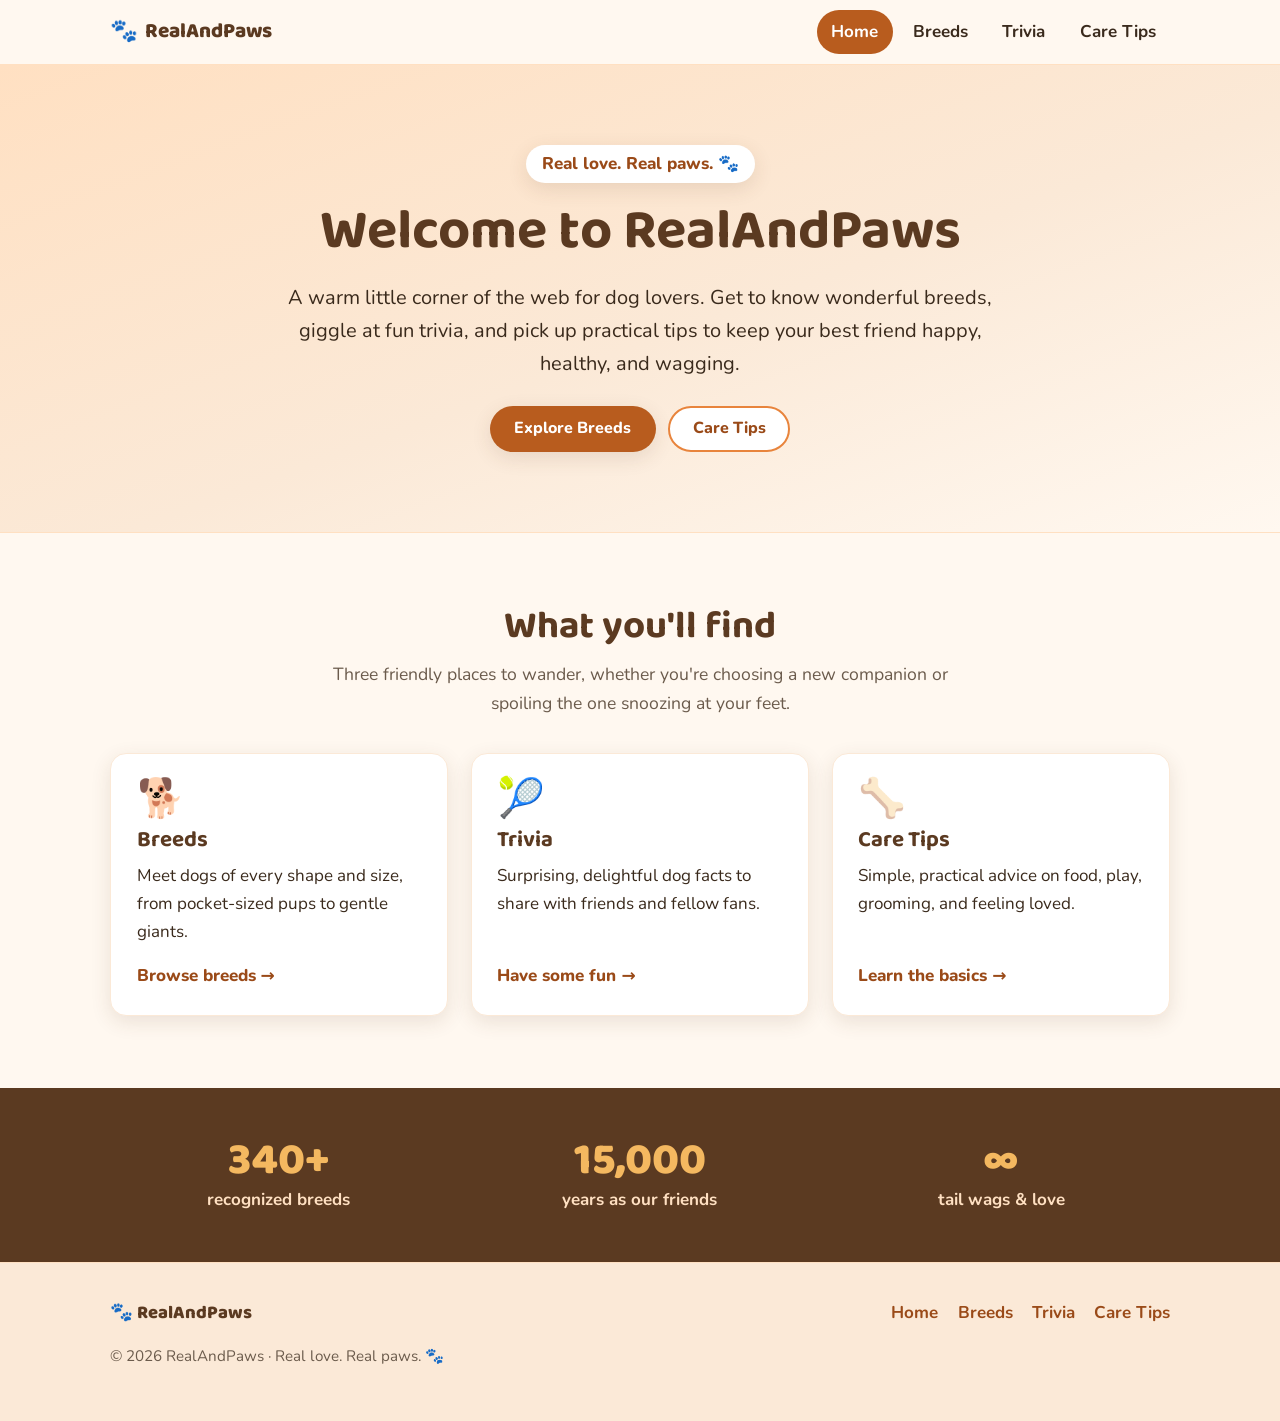
==== index.html @ 3cedfcc7 "Initial commit: RealAndPaws static dog website Four-page static site (home, breeds, trivia, care) wi" ====
<!DOCTYPE html>
<html lang="en">
<head>
  <meta charset="UTF-8">
  <meta name="viewport" content="width=device-width, initial-scale=1">
  <meta name="description" content="RealAndPaws — a warm, friendly place to discover dog breeds, fun trivia, and practical care tips. Real love. Real paws.">
  <link rel="icon" type="image/svg+xml" href="favicon.svg">
  <link rel="preconnect" href="https://fonts.googleapis.com">
  <link rel="preconnect" href="https://fonts.gstatic.com" crossorigin>
  <link href="https://fonts.googleapis.com/css2?family=Baloo+2:wght@500;600;700;800&family=Nunito:ital,wght@0,400;0,600;0,700;0,800;1,400&display=swap" rel="stylesheet">
  <link rel="stylesheet" href="styles.css">
  <title>RealAndPaws — Real love. Real paws. 🐾</title>
</head>
<body>
  <header class="site-header">
    <div class="container header-inner">
      <a class="brand" href="index.html">
        <span class="paw" aria-hidden="true">🐾</span>
        <span>RealAndPaws</span>
      </a>
      <button class="nav-toggle" aria-label="Toggle navigation menu" aria-expanded="false" aria-controls="primary-nav">
        ☰
      </button>
      <nav class="nav" id="primary-nav" aria-label="Primary">
        <ul>
          <li><a href="index.html" class="active" aria-current="page">Home</a></li>
          <li><a href="breeds.html">Breeds</a></li>
          <li><a href="trivia.html">Trivia</a></li>
          <li><a href="care.html">Care Tips</a></li>
        </ul>
      </nav>
    </div>
  </header>

  <main>
    <section class="hero">
      <div class="container hero-inner">
        <span class="tagline">Real love. Real paws. 🐾</span>
        <h1>Welcome to RealAndPaws</h1>
        <p class="lead">A warm little corner of the web for dog lovers. Get to know wonderful breeds, giggle at fun trivia, and pick up practical tips to keep your best friend happy, healthy, and wagging.</p>
        <div class="hero-cta">
          <a class="btn btn-primary" href="breeds.html">Explore Breeds</a>
          <a class="btn btn-ghost" href="care.html">Care Tips</a>
        </div>
      </div>
    </section>

    <section class="section">
      <div class="container">
        <h2 class="section-title">What you'll find</h2>
        <p class="section-sub">Three friendly places to wander, whether you're choosing a new companion or spoiling the one snoozing at your feet.</p>
        <div class="grid">
          <a class="card" href="breeds.html">
            <span class="card-icon" aria-hidden="true">🐕</span>
            <h3>Breeds</h3>
            <p>Meet dogs of every shape and size, from pocket-sized pups to gentle giants.</p>
            <span class="card-link">Browse breeds</span>
          </a>
          <a class="card" href="trivia.html">
            <span class="card-icon" aria-hidden="true">🎾</span>
            <h3>Trivia</h3>
            <p>Surprising, delightful dog facts to share with friends and fellow fans.</p>
            <span class="card-link">Have some fun</span>
          </a>
          <a class="card" href="care.html">
            <span class="card-icon" aria-hidden="true">🦴</span>
            <h3>Care Tips</h3>
            <p>Simple, practical advice on food, play, grooming, and feeling loved.</p>
            <span class="card-link">Learn the basics</span>
          </a>
        </div>
      </div>
    </section>

    <section class="stats" aria-label="Fun facts about dogs">
      <div class="container stats-inner">
        <div class="stat">
          <span class="stat-num">340+</span>
          <span class="stat-label">recognized breeds</span>
        </div>
        <div class="stat">
          <span class="stat-num">15,000</span>
          <span class="stat-label">years as our friends</span>
        </div>
        <div class="stat">
          <span class="stat-num">∞</span>
          <span class="stat-label">tail wags &amp; love</span>
        </div>
      </div>
    </section>
  </main>

  <footer class="site-footer">
    <div class="container footer-inner">
      <span class="footer-brand">🐾 RealAndPaws</span>
      <nav class="footer-nav" aria-label="Footer">
        <ul>
          <li><a href="index.html">Home</a></li>
          <li><a href="breeds.html">Breeds</a></li>
          <li><a href="trivia.html">Trivia</a></li>
          <li><a href="care.html">Care Tips</a></li>
        </ul>
      </nav>
      <p class="footer-note">&copy; <span id="year">2026</span> RealAndPaws · Real love. Real paws. 🐾</p>
    </div>
  </footer>

  <script src="script.js" defer></script>
</body>
</html>
---- styles.css ----
/* =========================================================
   RealAndPaws — shared stylesheet
   Single source of styling truth for the whole site.
   ========================================================= */

/* ---------- Design tokens ---------- */
:root {
  /* Palette */
  --cream: #FFF8F0;
  --sand: #FBE9D7;
  --peach: #FFE0C2;
  --primary: #E8843C;       /* warm orange — decorative fills & gradients */
  --primary-deep: #B85C1E;  /* white text on orange (buttons, active nav) — AA */
  --primary-dark: #9A4A18;  /* orange text & links on light backgrounds — AA */
  --accent: #F4B860;        /* golden */
  --brown: #5B3A21;
  --text: #3A2A1C;
  --muted: #6B5B4C;         /* meets AA on cream & sand backgrounds */
  --white: #FFFFFF;

  /* Effects */
  --shadow: 0 6px 20px rgba(91, 58, 33, 0.12);
  --shadow-lift: 0 14px 32px rgba(91, 58, 33, 0.18);
  --radius: 16px;
  --radius-pill: 999px;

  /* Layout */
  --container-max: 1100px;
  --container-pad: 20px;

  /* Type */
  --font-head: "Baloo 2", system-ui, -apple-system, "Segoe UI", Roboto, sans-serif;
  --font-body: "Nunito", system-ui, -apple-system, "Segoe UI", Roboto, Helvetica, Arial, sans-serif;
}

/* ---------- Base / reset-ish ---------- */
*,
*::before,
*::after { box-sizing: border-box; }

html { scroll-behavior: smooth; }

body {
  margin: 0;
  font-family: var(--font-body);
  font-size: 1.0625rem;
  line-height: 1.65;
  color: var(--text);
  background: var(--cream);
  -webkit-font-smoothing: antialiased;
  overflow-x: hidden; /* belt-and-suspenders against horizontal overflow */
}

img { max-width: 100%; height: auto; display: block; }

h1, h2, h3, h4 {
  font-family: var(--font-head);
  font-weight: 700;
  color: var(--brown);
  line-height: 1.15;
  margin: 0 0 0.4em;
}

p { margin: 0 0 1rem; }

a { color: var(--primary-dark); text-decoration: none; }
a:hover { text-decoration: underline; }

/* Visible focus styles for accessibility */
a:focus-visible,
button:focus-visible,
.btn:focus-visible {
  outline: 3px solid var(--primary-dark);
  outline-offset: 3px;
  border-radius: 6px;
}

/* ---------- Container ---------- */
.container {
  width: 100%;
  max-width: var(--container-max);
  margin-inline: auto;
  padding-inline: var(--container-pad);
}

/* ---------- Header / Nav ---------- */
.site-header {
  position: sticky;
  top: 0;
  z-index: 100;
  background: rgba(255, 248, 240, 0.92);
  backdrop-filter: blur(8px);
  border-bottom: 1px solid var(--peach);
}

.header-inner {
  display: flex;
  align-items: center;
  justify-content: space-between;
  gap: 1rem;
  min-height: 64px;
}

.brand {
  display: inline-flex;
  align-items: center;
  gap: 0.45rem;
  font-family: var(--font-head);
  font-weight: 800;
  font-size: 1.3rem;
  color: var(--brown);
  text-decoration: none;
  white-space: nowrap;
}
.brand:hover { text-decoration: none; }
.brand .paw { font-size: 1.4rem; line-height: 1; }

/* Nav */
.nav { display: flex; align-items: center; }
.nav ul {
  list-style: none;
  display: flex;
  gap: 0.35rem;
  margin: 0;
  padding: 0;
}
.nav a {
  display: inline-block;
  padding: 0.5rem 0.9rem;
  border-radius: var(--radius-pill);
  color: var(--text);
  font-weight: 700;
  transition: background-color 0.18s ease, color 0.18s ease;
}
.nav a:hover { background: var(--peach); text-decoration: none; }
.nav a.active {
  background: var(--primary-deep);
  color: var(--white);
}

/* Hamburger */
.nav-toggle {
  display: none;
  appearance: none;
  border: 0;
  background: var(--peach);
  color: var(--brown);
  width: 44px;
  height: 44px;
  border-radius: var(--radius-pill);
  cursor: pointer;
  font-size: 1.3rem;
  line-height: 1;
  align-items: center;
  justify-content: center;
  transition: background-color 0.18s ease;
}
.nav-toggle:hover { background: var(--accent); }

/* ---------- Buttons ---------- */
.btn {
  display: inline-flex;
  align-items: center;
  justify-content: center;
  gap: 0.45rem;
  padding: 0.7rem 1.4rem;
  border-radius: var(--radius-pill);
  font-family: var(--font-body);
  font-weight: 800;
  font-size: 1rem;
  line-height: 1.2;
  cursor: pointer;
  border: 2px solid transparent;
  transition: transform 0.15s ease, box-shadow 0.18s ease,
              background-color 0.18s ease, color 0.18s ease;
  text-decoration: none;
}
.btn:hover { text-decoration: none; transform: translateY(-2px); }

.btn-primary {
  background: var(--primary-deep);
  color: var(--white);
  box-shadow: var(--shadow);
}
.btn-primary:hover { background: var(--primary-dark); box-shadow: var(--shadow-lift); }

.btn-ghost {
  background: var(--white);
  color: var(--primary-dark);
  border-color: var(--primary);
}
.btn-ghost:hover { background: var(--peach); }

/* ---------- Hero ---------- */
.hero {
  background: linear-gradient(160deg, var(--peach) 0%, var(--sand) 55%, var(--cream) 100%);
  border-bottom: 1px solid var(--peach);
}
.hero-inner {
  padding-block: clamp(2.5rem, 8vw, 5rem);
  text-align: center;
  max-width: 760px;
  margin-inline: auto;
}
.hero h1 {
  font-size: clamp(2.1rem, 7vw, 3.5rem);
  margin-bottom: 0.3em;
}
.hero .tagline {
  display: inline-block;
  background: var(--white);
  color: var(--primary-dark);
  font-weight: 800;
  padding: 0.3rem 1rem;
  border-radius: var(--radius-pill);
  box-shadow: var(--shadow);
  margin-bottom: 1.1rem;
}
.hero p.lead {
  font-size: clamp(1.05rem, 2.5vw, 1.25rem);
  color: var(--text);
  margin-bottom: 1.6rem;
}
.hero-cta {
  display: flex;
  flex-wrap: wrap;
  gap: 0.8rem;
  justify-content: center;
}

/* ---------- Sections ---------- */
.section { padding-block: clamp(2.5rem, 7vw, 4.5rem); }
.section-title {
  text-align: center;
  font-size: clamp(1.7rem, 5vw, 2.4rem);
  margin-bottom: 0.3em;
}
.section-sub {
  text-align: center;
  color: var(--muted);
  max-width: 620px;
  margin: 0 auto 2.2rem;
  font-size: 1.1rem;
}

/* ---------- Grid ---------- */
.grid {
  display: grid;
  grid-template-columns: repeat(auto-fit, minmax(280px, 1fr));
  gap: 1.4rem;
}

/* ---------- Card ---------- */
.card {
  background: var(--white);
  border: 1px solid var(--sand);
  border-radius: var(--radius);
  padding: 1.6rem;
  box-shadow: var(--shadow);
  transition: transform 0.18s ease, box-shadow 0.18s ease;
  display: flex;
  flex-direction: column;
}
.card:hover { transform: translateY(-5px); box-shadow: var(--shadow-lift); }
.card .card-icon {
  font-size: 2.4rem;
  line-height: 1;
  margin-bottom: 0.6rem;
}
.card h3 { font-size: 1.4rem; margin-bottom: 0.35em; }
.card p { color: var(--text); margin-bottom: 1rem; }
.card .card-link {
  margin-top: auto;
  font-weight: 800;
  color: var(--primary-dark);
}
.card .card-link::after { content: " \2192"; }

/* A card that is itself a link */
a.card { color: inherit; }
a.card:hover { text-decoration: none; }

/* ---------- Stat / decorative strip ---------- */
.stats {
  background: var(--brown);
  color: var(--cream);
}
.stats .stats-inner {
  display: grid;
  grid-template-columns: repeat(auto-fit, minmax(160px, 1fr));
  gap: 1.5rem;
  padding-block: clamp(2rem, 5vw, 3rem);
  text-align: center;
}
.stat .stat-num {
  font-family: var(--font-head);
  font-weight: 800;
  font-size: clamp(2rem, 6vw, 2.8rem);
  color: var(--accent);
  display: block;
  line-height: 1.1;
}
.stat .stat-label {
  color: var(--peach);
  font-weight: 700;
}

/* ---------- Footer ---------- */
.site-footer {
  background: var(--sand);
  border-top: 1px solid var(--peach);
  color: var(--text);
}
.footer-inner {
  padding-block: 2.2rem;
  display: flex;
  flex-wrap: wrap;
  gap: 1rem 2rem;
  align-items: center;
  justify-content: space-between;
}
.footer-brand {
  font-family: var(--font-head);
  font-weight: 800;
  color: var(--brown);
  font-size: 1.15rem;
}
.footer-nav ul {
  list-style: none;
  display: flex;
  flex-wrap: wrap;
  gap: 0.4rem 1.2rem;
  margin: 0;
  padding: 0;
}
.footer-nav a { color: var(--primary-dark); font-weight: 700; }
.footer-note { color: var(--muted); width: 100%; font-size: 0.95rem; }

/* ---------- Utilities ---------- */
.text-center { text-align: center; }
.mt-2 { margin-top: 2rem; }

/* ---------- Responsive: mobile nav (<=720px) ---------- */
@media (max-width: 720px) {
  .nav-toggle { display: inline-flex; }

  .nav {
    position: absolute;
    top: 100%;
    left: 0;
    right: 0;
    background: var(--cream);
    border-bottom: 1px solid var(--peach);
    box-shadow: var(--shadow);
    display: none;
  }
  .nav.open { display: block; }
  .nav ul {
    flex-direction: column;
    gap: 0.2rem;
    padding: 0.6rem var(--container-pad) 1rem;
  }
  .nav a { display: block; }

  .site-header .header-inner { position: relative; }
}
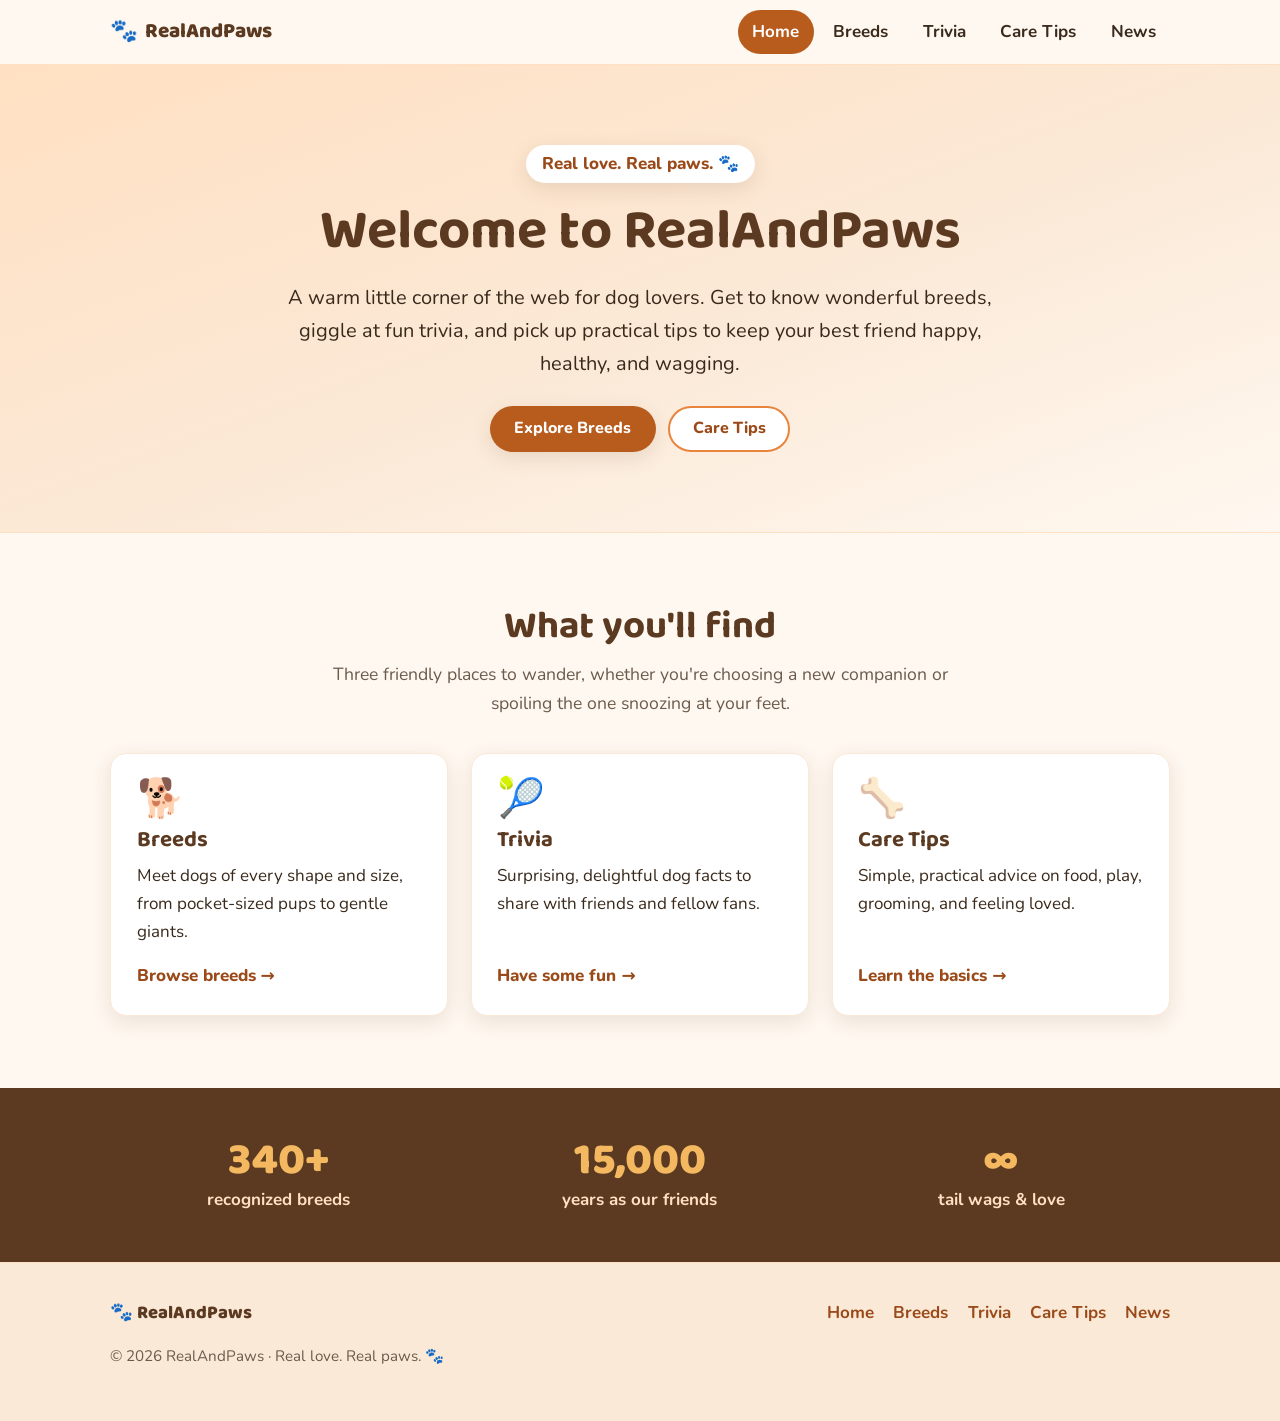
==== commit acb1b190: "Add News page and nav link across the site New news.html with a styled list of dog news articles (ti" ====
--- a/index.html
+++ b/index.html
@@ -27,6 +27,7 @@
           <li><a href="breeds.html">Breeds</a></li>
           <li><a href="trivia.html">Trivia</a></li>
           <li><a href="care.html">Care Tips</a></li>
+          <li><a href="news.html">News</a></li>
         </ul>
       </nav>
     </div>
@@ -99,6 +100,7 @@
           <li><a href="breeds.html">Breeds</a></li>
           <li><a href="trivia.html">Trivia</a></li>
           <li><a href="care.html">Care Tips</a></li>
+          <li><a href="news.html">News</a></li>
         </ul>
       </nav>
       <p class="footer-note">&copy; <span id="year">2026</span> RealAndPaws · Real love. Real paws. 🐾</p>
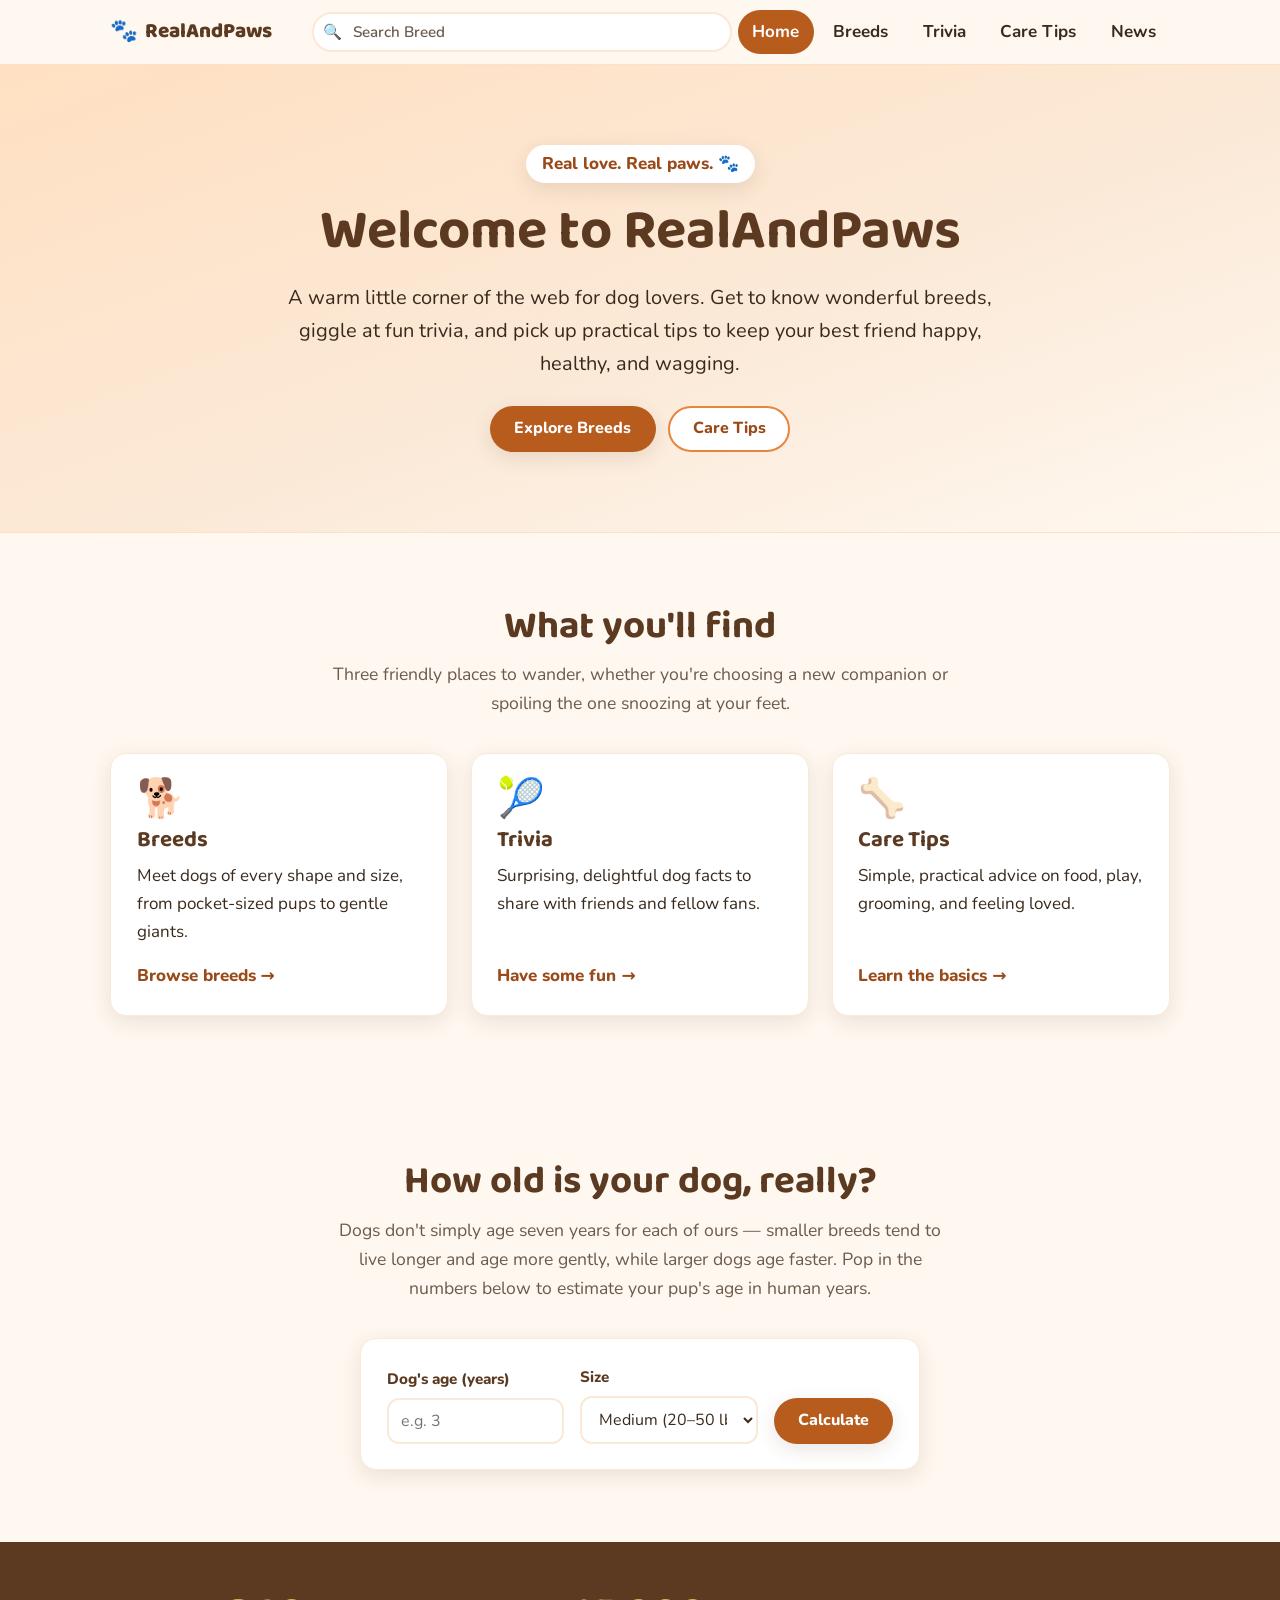
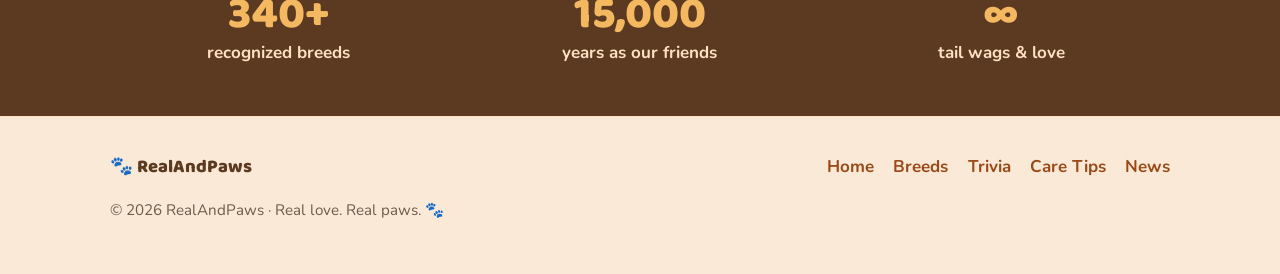
==== commit 7f941694: "Add dog age calculator section to the homepage Between 'What you'll find' and the stats bar: a card " ====
--- a/index.html
+++ b/index.html
@@ -10,6 +10,31 @@
   <link href="https://fonts.googleapis.com/css2?family=Baloo+2:wght@500;600;700;800&family=Nunito:ital,wght@0,400;0,600;0,700;0,800;1,400&display=swap" rel="stylesheet">
   <link rel="stylesheet" href="styles.css">
   <title>RealAndPaws — Real love. Real paws. 🐾</title>
+  <style>
+    /* Page-scoped: dog age calculator */
+    .calc-card { max-width: 560px; margin-inline: auto; }
+    .calc-form { display: flex; flex-wrap: wrap; gap: 1rem; align-items: flex-end; }
+    .calc-field { flex: 1 1 160px; display: flex; flex-direction: column; }
+    .calc-field label { font-weight: 800; color: var(--brown); margin-bottom: 0.4rem; font-size: 0.95rem; }
+    .calc-field input, .calc-field select {
+      font-family: var(--font-body); font-size: 1rem;
+      padding: 0.6rem 0.8rem; border: 2px solid var(--sand); border-radius: 12px;
+      background: var(--white); color: var(--text); width: 100%;
+    }
+    .calc-field input:focus, .calc-field select:focus {
+      outline: none; border-color: var(--primary); box-shadow: 0 0 0 3px rgba(232, 132, 60, 0.22);
+    }
+    .calc-result { margin-top: 1.4rem; padding-top: 1.3rem; border-top: 1px solid var(--sand); text-align: center; }
+    .calc-result[hidden] { display: none; }
+    .calc-result-num { font-family: var(--font-head); font-weight: 800; font-size: 1.7rem; color: var(--primary-dark); margin: 0 0 0.3rem; }
+    .calc-result-num strong { color: var(--primary-deep); }
+    .calc-result-note { color: var(--muted); margin: 0; }
+    .calc-result.is-error { color: #B23B2E; font-weight: 700; }
+    @media (max-width: 480px) {
+      .calc-field { flex: 1 1 100%; }
+      .calc-btn { flex: 1 1 100%; width: 100%; }
+    }
+  </style>
 </head>
 <body>
   <header class="site-header">
@@ -73,6 +98,31 @@
       </div>
     </section>
 
+    <section class="section calc-section" aria-labelledby="calc-title">
+      <div class="container">
+        <h2 class="section-title" id="calc-title">How old is your dog, really?</h2>
+        <p class="section-sub">Dogs don't simply age seven years for each of ours — smaller breeds tend to live longer and age more gently, while larger dogs age faster. Pop in the numbers below to estimate your pup's age in human years.</p>
+        <div class="card calc-card">
+          <form id="age-form" class="calc-form">
+            <div class="calc-field">
+              <label for="dog-age">Dog's age (years)</label>
+              <input type="number" id="dog-age" min="0" max="30" step="0.5" inputmode="decimal" placeholder="e.g. 3">
+            </div>
+            <div class="calc-field">
+              <label for="dog-size">Size</label>
+              <select id="dog-size">
+                <option value="small">Small (under 20 lbs)</option>
+                <option value="medium" selected>Medium (20–50 lbs)</option>
+                <option value="large">Large (over 50 lbs)</option>
+              </select>
+            </div>
+            <button type="submit" class="btn btn-primary calc-btn">Calculate</button>
+          </form>
+          <div class="calc-result" id="calc-result" hidden aria-live="polite"></div>
+        </div>
+      </div>
+    </section>
+
     <section class="stats" aria-label="Fun facts about dogs">
       <div class="container stats-inner">
         <div class="stat">
@@ -108,5 +158,46 @@
   </footer>
 
   <script src="script.js" defer></script>
+  <script>
+    // Dog age calculator (homepage)
+    (function () {
+      var form = document.getElementById("age-form");
+      if (!form) return;
+      var ageInput = document.getElementById("dog-age");
+      var sizeSel = document.getElementById("dog-size");
+      var result = document.getElementById("calc-result");
+
+      // Standard size-based rule of thumb: year 1 is about 15 human years,
+      // year 2 adds about 9 (so 2 -> 24), then each later year adds
+      // 4 (small) / 5 (medium) / 6 (large) human years.
+      function dogToHuman(age, size) {
+        var perYear = { small: 4, medium: 5, large: 6 }[size] || 5;
+        if (age <= 1) return Math.round(age * 15);
+        if (age <= 2) return Math.round(15 + (age - 1) * 9);
+        return Math.round(24 + (age - 2) * perYear);
+      }
+
+      form.addEventListener("submit", function (e) {
+        e.preventDefault();
+        var age = parseFloat(ageInput.value);
+        if (isNaN(age) || age < 0) {
+          result.hidden = false;
+          result.className = "calc-result is-error";
+          result.textContent = "Please enter your dog's age in years.";
+          return;
+        }
+        if (age > 30) age = 30;
+        var size = sizeSel.value;
+        var sizeLabel = { small: "small", medium: "medium-sized", large: "large" }[size] || "";
+        var human = dogToHuman(age, size);
+        var ageText = age % 1 === 0 ? String(age) : age.toFixed(1);
+        result.className = "calc-result";
+        result.hidden = false;
+        result.innerHTML =
+          '<p class="calc-result-num"><strong>≈ ' + human + '</strong> human years</p>' +
+          '<p class="calc-result-note">A ' + ageText + '-year-old ' + sizeLabel + ' dog is roughly ' + human + ' in human years.</p>';
+      });
+    })();
+  </script>
 </body>
 </html>
--- a/styles.css
+++ b/styles.css
@@ -117,9 +117,10 @@
 
 /* Nav */
 .nav { display: flex; align-items: center; }
-.nav ul {
+.nav > ul {
   list-style: none;
   display: flex;
+  flex-wrap: wrap;
   gap: 0.35rem;
   margin: 0;
   padding: 0;
@@ -340,8 +341,8 @@
 .text-center { text-align: center; }
 .mt-2 { margin-top: 2rem; }
 
-/* ---------- Responsive: mobile nav (<=720px) ---------- */
-@media (max-width: 720px) {
+/* ---------- Responsive: mobile nav (<=1080px) ---------- */
+@media (max-width: 1080px) {
   .nav-toggle { display: inline-flex; }
 
   .nav {
@@ -355,7 +356,7 @@
     display: none;
   }
   .nav.open { display: block; }
-  .nav ul {
+  .nav > ul {
     flex-direction: column;
     gap: 0.2rem;
     padding: 0.6rem var(--container-pad) 1rem;
@@ -364,3 +365,225 @@
 
   .site-header .header-inner { position: relative; }
 }
+
+/* ---------- Dog Quiz: modal (opened by a [data-quiz-open] trigger) ---------- */
+.quiz-overlay {
+  position: fixed;
+  inset: 0;
+  z-index: 1000;
+  display: flex;
+  align-items: center;
+  justify-content: center;
+  padding: clamp(12px, 4vw, 28px);
+  background: rgba(58, 42, 28, 0.55);
+  -webkit-backdrop-filter: blur(3px);
+  backdrop-filter: blur(3px);
+}
+.quiz-overlay[hidden] { display: none; }
+
+.quiz-modal {
+  background: var(--cream);
+  width: min(560px, 100%);
+  max-height: min(90vh, 760px);
+  border-radius: var(--radius);
+  box-shadow: 0 24px 60px rgba(58, 42, 28, 0.40);
+  display: flex;
+  flex-direction: column;
+  overflow: hidden;
+}
+.quiz-head {
+  position: relative;
+  padding: 1.3rem 3.2rem 1.1rem 1.5rem;
+  background: linear-gradient(160deg, var(--peach), var(--sand));
+  border-bottom: 1px solid var(--peach);
+}
+.quiz-head h2 { margin: 0; font-size: 1.5rem; }
+.quiz-head p { margin: 0.25rem 0 0; color: var(--brown); font-weight: 700; font-size: 0.95rem; }
+.quiz-close {
+  position: absolute;
+  top: 0.8rem;
+  right: 0.8rem;
+  width: 40px;
+  height: 40px;
+  border: 0;
+  border-radius: 50%;
+  background: rgba(255, 255, 255, 0.7);
+  color: var(--brown);
+  font-size: 1.5rem;
+  line-height: 1;
+  cursor: pointer;
+  display: inline-flex;
+  align-items: center;
+  justify-content: center;
+  transition: background-color 0.15s ease;
+}
+.quiz-close:hover { background: #fff; }
+
+.quiz-body { padding: 1.3rem 1.5rem; overflow-y: auto; flex: 1; }
+
+.quiz-notice { color: var(--primary-dark); font-weight: 800; margin: 0 0 1rem; }
+.quiz-notice:empty { margin: 0; }
+
+.quiz-q { border: 0; margin: 0 0 1.4rem; padding: 0; }
+.quiz-q legend {
+  font-family: var(--font-head);
+  font-weight: 700;
+  color: var(--brown);
+  font-size: 1.08rem;
+  margin-bottom: 0.6rem;
+  padding: 0;
+}
+.quiz-choices { display: flex; flex-direction: column; gap: 0.5rem; }
+.quiz-choice {
+  display: flex;
+  align-items: center;
+  gap: 0.65rem;
+  padding: 0.7rem 0.9rem;
+  border: 2px solid var(--sand);
+  border-radius: 12px;
+  background: var(--white);
+  cursor: pointer;
+  font-weight: 700;
+  transition: border-color 0.15s ease, background-color 0.15s ease;
+}
+.quiz-choice:hover { border-color: var(--accent); }
+.quiz-choice input { accent-color: var(--primary-deep); width: 18px; height: 18px; flex: 0 0 auto; margin: 0; }
+.quiz-choice.is-selected { border-color: var(--primary); background: var(--peach); }
+
+.quiz-foot { padding: 1rem 1.5rem; border-top: 1px solid var(--sand); background: var(--white); }
+.quiz-foot[hidden] { display: none; }
+.quiz-foot .btn { width: 100%; }
+
+.quiz-result { text-align: center; padding: 1.2rem 0 0.5rem; }
+.quiz-result-emoji { font-size: 3.4rem; line-height: 1; margin-bottom: 0.4rem; }
+.quiz-result-msg { font-size: 1.7rem; margin: 0 0 0.3rem; }
+.quiz-result.is-pass .quiz-result-msg { color: #2F7D32; }
+.quiz-result.is-fail .quiz-result-msg { color: var(--primary-dark); }
+.quiz-result-score { color: var(--text); font-size: 1.1rem; margin: 0 0 1.5rem; }
+.quiz-result-actions { display: flex; flex-wrap: wrap; gap: 0.7rem; justify-content: center; }
+
+/* Quiz lead form (shown before the quiz starts) */
+.quiz-lead-intro { margin: 0 0 1.1rem; color: var(--text); font-weight: 700; }
+.quiz-field { display: block; margin-bottom: 0.9rem; }
+.quiz-field span { display: block; font-weight: 800; color: var(--brown); margin-bottom: 0.35rem; font-size: 0.95rem; }
+.quiz-field input {
+  width: 100%;
+  font-family: var(--font-body);
+  font-size: 1rem;
+  padding: 0.65rem 0.9rem;
+  border: 2px solid var(--sand);
+  border-radius: 12px;
+  background: var(--white);
+  color: var(--text);
+}
+.quiz-field input:focus { outline: none; border-color: var(--primary); box-shadow: 0 0 0 3px rgba(232, 132, 60, 0.22); }
+.quiz-lead-error { color: #B23B2E; font-weight: 800; margin: 0.2rem 0 1rem; }
+.quiz-lead-error:empty { margin: 0; }
+#quiz-lead .btn { width: 100%; }
+
+/* ---------- Breed search (in the nav) ---------- */
+.nav-search { display: flex; align-items: center; position: relative; }
+.search-form { position: relative; display: flex; align-items: center; width: 100%; }
+.search-input {
+  font-family: var(--font-body);
+  font-weight: 600;
+  font-size: 0.95rem;
+  width: 420px;
+  max-width: 100%;
+  padding: 0.5rem 0.95rem 0.5rem 2.4rem;
+  border: 2px solid var(--sand);
+  border-radius: var(--radius-pill);
+  background: var(--white);
+  color: var(--text);
+}
+.search-input::placeholder { color: var(--muted); }
+.search-input:focus {
+  outline: none;
+  border-color: var(--primary);
+  box-shadow: 0 0 0 3px rgba(232, 132, 60, 0.22);
+}
+.search-btn {
+  position: absolute;
+  left: 5px;
+  top: 50%;
+  transform: translateY(-50%);
+  width: 30px;
+  height: 30px;
+  border: 0;
+  border-radius: 50%;
+  background: transparent;
+  color: var(--primary-dark);
+  font-size: 0.95rem;
+  cursor: pointer;
+  display: inline-flex;
+  align-items: center;
+  justify-content: center;
+  transition: background-color 0.15s ease;
+}
+.search-btn:hover { background: var(--peach); }
+.search-suggest {
+  display: block;
+  position: absolute;
+  top: calc(100% + 6px);
+  left: 0;
+  right: 0;
+  margin: 0;
+  padding: 0.35rem;
+  list-style: none;
+  background: var(--white);
+  border: 1px solid var(--sand);
+  border-radius: 12px;
+  box-shadow: var(--shadow);
+  z-index: 20;
+  max-height: 280px;
+  overflow-y: auto;
+}
+.search-suggest[hidden] { display: none; }
+.search-suggest-item {
+  padding: 0.55rem 0.7rem;
+  border-radius: 8px;
+  cursor: pointer;
+  font-weight: 700;
+  color: var(--text);
+  font-size: 0.95rem;
+}
+.search-suggest-item:hover,
+.search-suggest-item.active { background: var(--peach); color: var(--primary-dark); }
+.search-suggest-item mark { background: transparent; color: var(--primary-dark); font-weight: 800; }
+
+/* Breeds page: results bar + matched-card highlight */
+.breed-search-status {
+  display: flex;
+  align-items: center;
+  justify-content: space-between;
+  gap: 0.8rem;
+  flex-wrap: wrap;
+  margin: 0 0 1.6rem;
+  padding: 0.7rem 1.1rem;
+  background: var(--sand);
+  border-radius: 12px;
+  color: var(--brown);
+  font-weight: 700;
+}
+.breed-search-status[hidden] { display: none; }
+.breed-search-clear {
+  border: 0;
+  background: var(--primary-deep);
+  color: var(--white);
+  font-family: var(--font-body);
+  font-weight: 800;
+  padding: 0.45rem 1rem;
+  border-radius: var(--radius-pill);
+  cursor: pointer;
+}
+.breed-search-clear:hover { background: var(--primary-dark); }
+.breed-card.breed-hit { outline: 3px solid var(--primary); outline-offset: 3px; }
+
+/* Breeds page: "See more" pager */
+.see-more-wrap { text-align: center; margin-top: 2.4rem; }
+.breeds-end { margin: 0; color: var(--muted); font-weight: 700; }
+
+@media (max-width: 1080px) {
+  .nav-search { width: 100%; margin-bottom: 0.3rem; }
+  .nav-search .search-input { width: 100%; }
+}
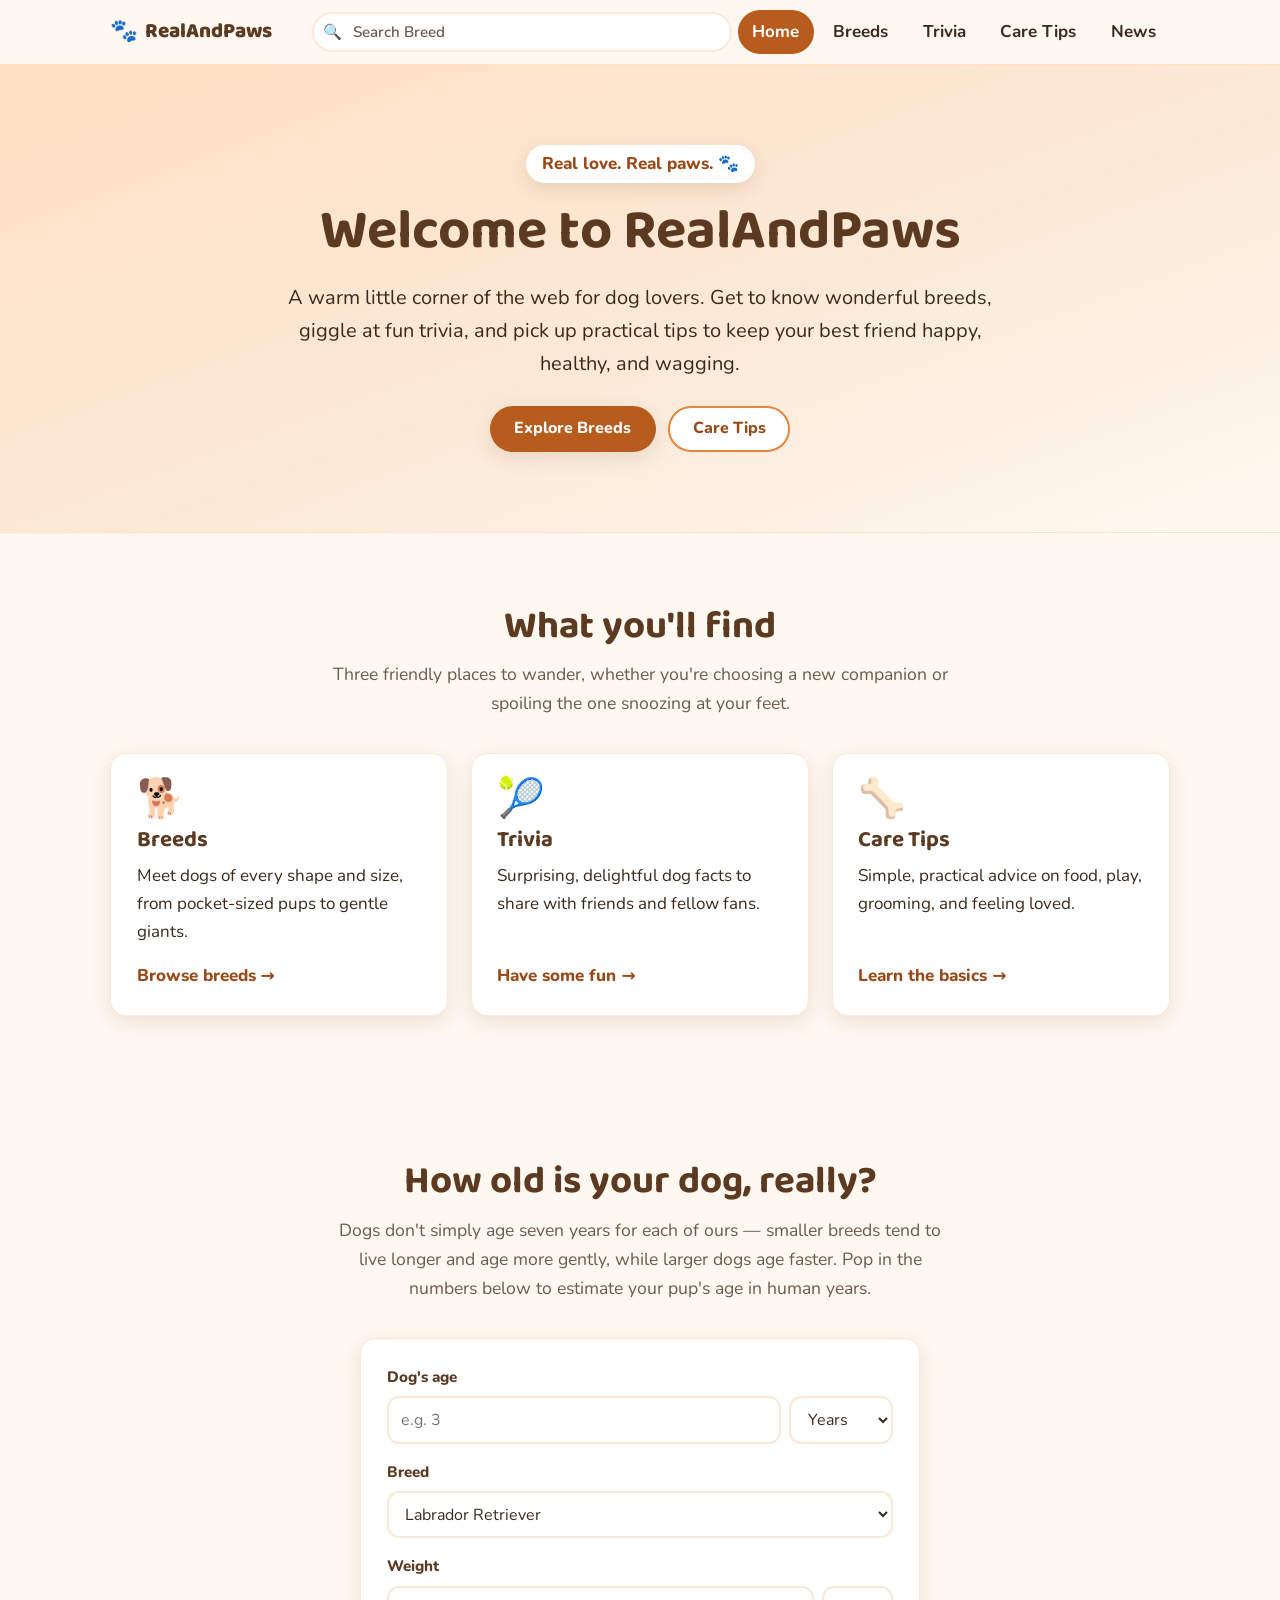
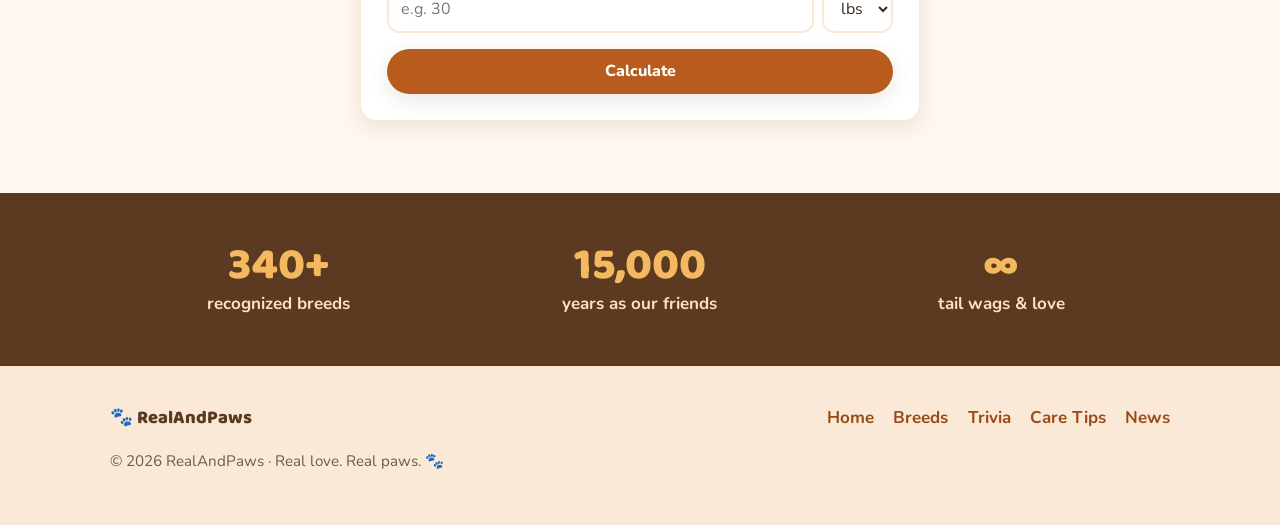
==== commit 9a036e87: "Upgrade dog age calculator: breed dropdown + weight-driven aging + age unit Replace the Size dropdow" ====
--- a/index.html
+++ b/index.html
@@ -14,7 +14,7 @@
     /* Page-scoped: dog age calculator */
     .calc-card { max-width: 560px; margin-inline: auto; }
     .calc-form { display: flex; flex-wrap: wrap; gap: 1rem; align-items: flex-end; }
-    .calc-field { flex: 1 1 160px; display: flex; flex-direction: column; }
+    .calc-field { flex: 1 1 200px; display: flex; flex-direction: column; }
     .calc-field label { font-weight: 800; color: var(--brown); margin-bottom: 0.4rem; font-size: 0.95rem; }
     .calc-field input, .calc-field select {
       font-family: var(--font-body); font-size: 1rem;
@@ -28,8 +28,13 @@
     .calc-result[hidden] { display: none; }
     .calc-result-num { font-family: var(--font-head); font-weight: 800; font-size: 1.7rem; color: var(--primary-dark); margin: 0 0 0.3rem; }
     .calc-result-num strong { color: var(--primary-deep); }
-    .calc-result-note { color: var(--muted); margin: 0; }
+    .calc-result-note { color: var(--text); margin: 0; }
+    .calc-result-sub { color: var(--muted); font-size: 0.9rem; margin: 0.4rem 0 0; }
     .calc-result.is-error { color: #B23B2E; font-weight: 700; }
+    .calc-age-row, .calc-weight-row { display: flex; gap: 0.5rem; }
+    .calc-field .calc-age-row input, .calc-field .calc-weight-row input { flex: 1 1 auto; min-width: 0; width: auto; }
+    .calc-field .calc-age-row select, .calc-field .calc-weight-row select { flex: 0 0 auto; width: auto; }
+    .calc-btn { flex: 1 1 100%; }
     @media (max-width: 480px) {
       .calc-field { flex: 1 1 100%; }
       .calc-btn { flex: 1 1 100%; width: 100%; }
@@ -105,16 +110,48 @@
         <div class="card calc-card">
           <form id="age-form" class="calc-form">
             <div class="calc-field">
-              <label for="dog-age">Dog's age (years)</label>
-              <input type="number" id="dog-age" min="0" max="30" step="0.5" inputmode="decimal" placeholder="e.g. 3">
+              <label for="dog-age">Dog's age</label>
+              <div class="calc-age-row">
+                <input type="number" id="dog-age" min="0" step="0.5" inputmode="decimal" placeholder="e.g. 3">
+                <select id="age-unit" aria-label="Age unit">
+                  <option value="years" selected>Years</option>
+                  <option value="months">Months</option>
+                </select>
+              </div>
             </div>
             <div class="calc-field">
-              <label for="dog-size">Size</label>
-              <select id="dog-size">
-                <option value="small">Small (under 20 lbs)</option>
-                <option value="medium" selected>Medium (20–50 lbs)</option>
-                <option value="large">Large (over 50 lbs)</option>
+              <label for="dog-breed">Breed</label>
+              <select id="dog-breed">
+                <option value="Labrador Retriever">Labrador Retriever</option>
+                <option value="German Shepherd">German Shepherd</option>
+                <option value="Golden Retriever">Golden Retriever</option>
+                <option value="French Bulldog">French Bulldog</option>
+                <option value="Beagle">Beagle</option>
+                <option value="Poodle">Poodle</option>
+                <option value="Pug">Pug</option>
+                <option value="Siberian Husky">Siberian Husky</option>
+                <option value="Dachshund">Dachshund</option>
+                <option value="Boxer">Boxer</option>
+                <option value="Pomeranian">Pomeranian</option>
+                <option value="Rottweiler">Rottweiler</option>
+                <option value="Belgian Malinois">Belgian Malinois</option>
+                <option value="Shiba Inu">Shiba Inu</option>
+                <option value="Doberman Pinscher">Doberman Pinscher</option>
+                <option value="Miniature Pinscher">Miniature Pinscher</option>
+                <option value="Great Dane">Great Dane</option>
+                <option value="Cane Corso">Cane Corso</option>
+                <option value="mixed">Mixed / Other breed</option>
               </select>
+            </div>
+            <div class="calc-field">
+              <label for="dog-weight">Weight</label>
+              <div class="calc-weight-row">
+                <input type="number" id="dog-weight" min="0" step="0.1" inputmode="decimal" placeholder="e.g. 30">
+                <select id="weight-unit" aria-label="Weight unit">
+                  <option value="lbs" selected>lbs</option>
+                  <option value="kg">kg</option>
+                </select>
+              </div>
             </div>
             <button type="submit" class="btn btn-primary calc-btn">Calculate</button>
           </form>
@@ -164,7 +201,10 @@
       var form = document.getElementById("age-form");
       if (!form) return;
       var ageInput = document.getElementById("dog-age");
-      var sizeSel = document.getElementById("dog-size");
+      var ageUnit = document.getElementById("age-unit");
+      var breedSel = document.getElementById("dog-breed");
+      var weightInput = document.getElementById("dog-weight");
+      var weightUnit = document.getElementById("weight-unit");
       var result = document.getElementById("calc-result");
 
       // Standard size-based rule of thumb: year 1 is about 15 human years,
@@ -177,25 +217,42 @@
         return Math.round(24 + (age - 2) * perYear);
       }
 
+      // Weight drives the aging rate (thresholds in lbs).
+      function sizeFromLbs(lbs) {
+        if (lbs < 20) return "small";
+        if (lbs <= 50) return "medium";
+        return "large";
+      }
+
+      function showError(msg) {
+        result.hidden = false;
+        result.className = "calc-result is-error";
+        result.textContent = msg;
+      }
+
       form.addEventListener("submit", function (e) {
         e.preventDefault();
-        var age = parseFloat(ageInput.value);
-        if (isNaN(age) || age < 0) {
-          result.hidden = false;
-          result.className = "calc-result is-error";
-          result.textContent = "Please enter your dog's age in years.";
-          return;
-        }
-        if (age > 30) age = 30;
-        var size = sizeSel.value;
-        var sizeLabel = { small: "small", medium: "medium-sized", large: "large" }[size] || "";
-        var human = dogToHuman(age, size);
-        var ageText = age % 1 === 0 ? String(age) : age.toFixed(1);
+        var ageVal = parseFloat(ageInput.value);
+        if (isNaN(ageVal) || ageVal < 0) { showError("Please enter your dog's age."); return; }
+        var weightVal = parseFloat(weightInput.value);
+        if (isNaN(weightVal) || weightVal <= 0) { showError("Please enter your dog's weight so we can pick the right aging rate."); return; }
+
+        var ageYears = ageUnit.value === "months" ? ageVal / 12 : ageVal;
+        if (ageYears > 30) ageYears = 30;
+        var lbs = weightUnit.value === "kg" ? weightVal * 2.20462 : weightVal;
+        var size = sizeFromLbs(lbs);
+        var human = dogToHuman(ageYears, size);
+
+        var breed = breedSel.value;
+        var subject = breed === "mixed" ? "Your mixed-breed pup" : "Your " + breed;
+        var sizeWord = { small: "small", medium: "medium-size", large: "large" }[size];
+
         result.className = "calc-result";
         result.hidden = false;
         result.innerHTML =
           '<p class="calc-result-num"><strong>≈ ' + human + '</strong> human years</p>' +
-          '<p class="calc-result-note">A ' + ageText + '-year-old ' + sizeLabel + ' dog is roughly ' + human + ' in human years.</p>';
+          '<p class="calc-result-note">' + subject + ' is roughly ' + human + ' in human years.</p>' +
+          '<p class="calc-result-sub">Based on the weight you entered, we used the ' + sizeWord + '-dog aging rate.</p>';
       });
     })();
   </script>
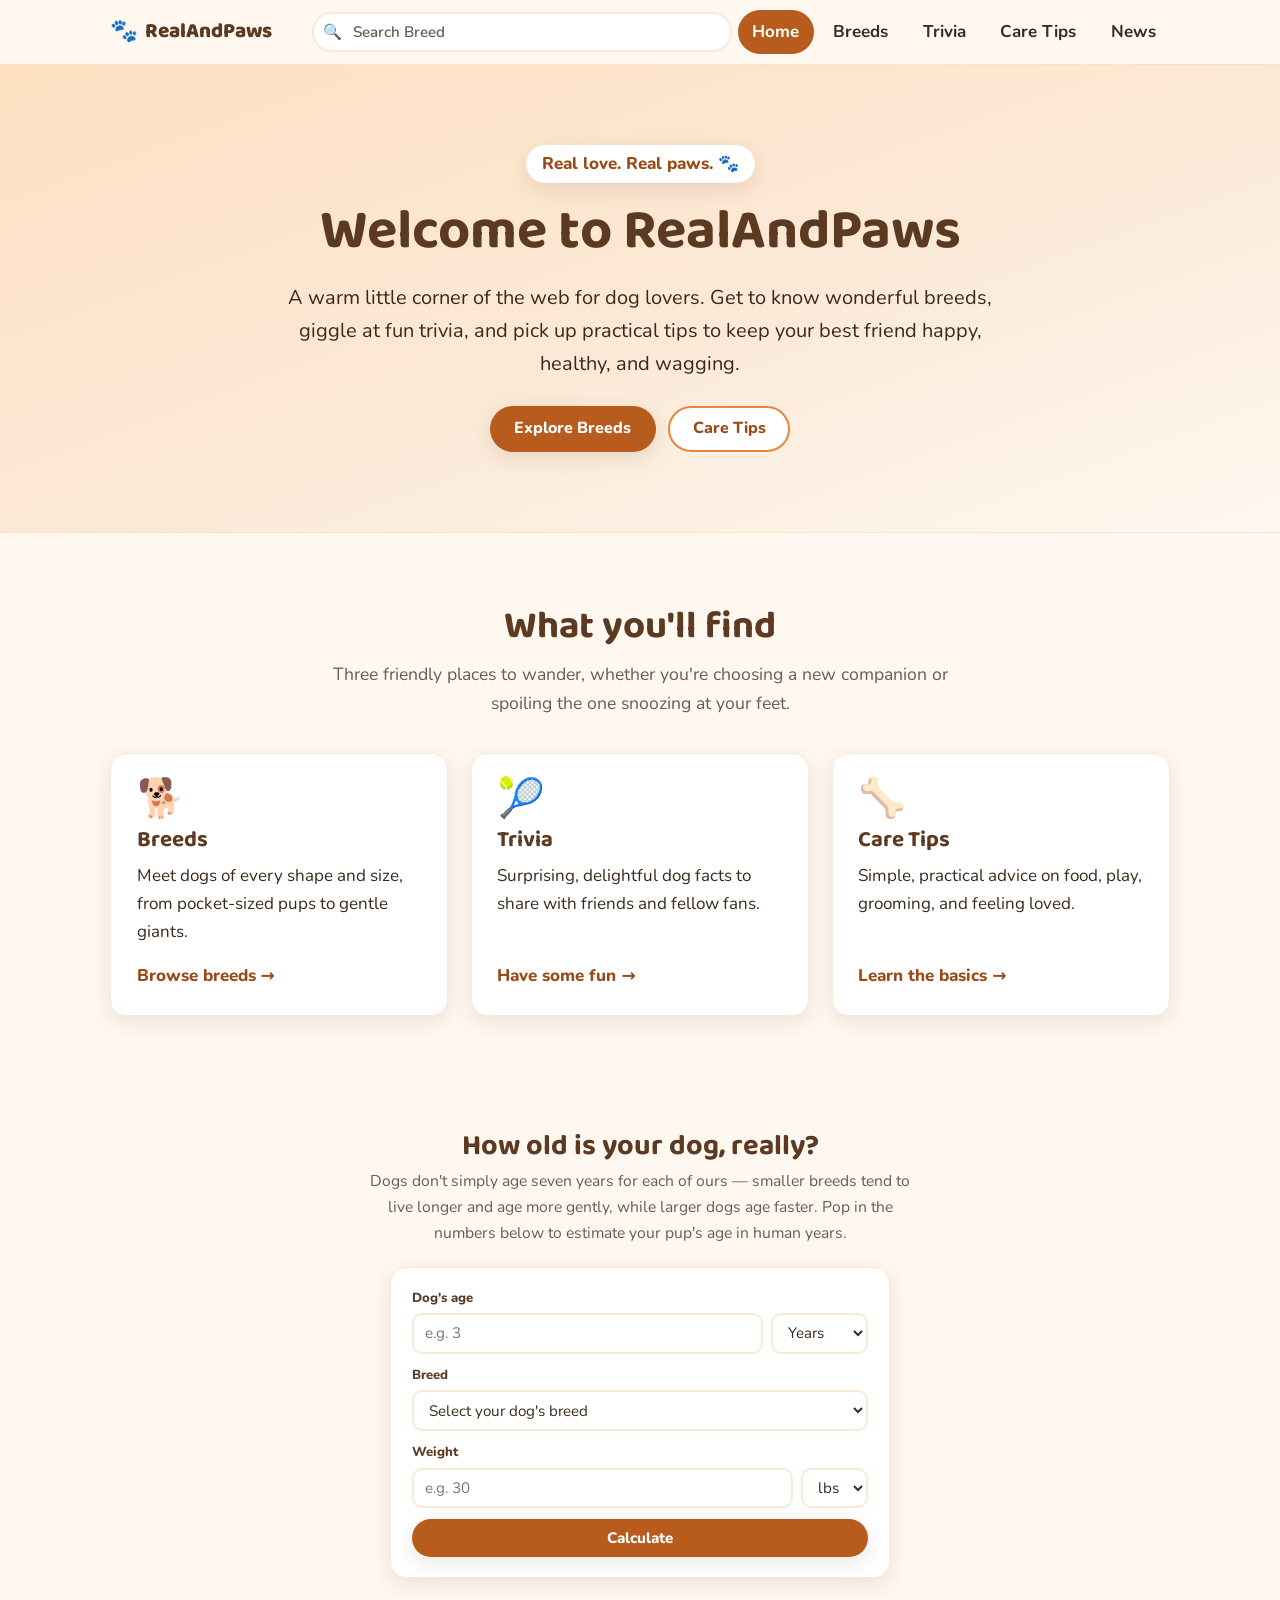
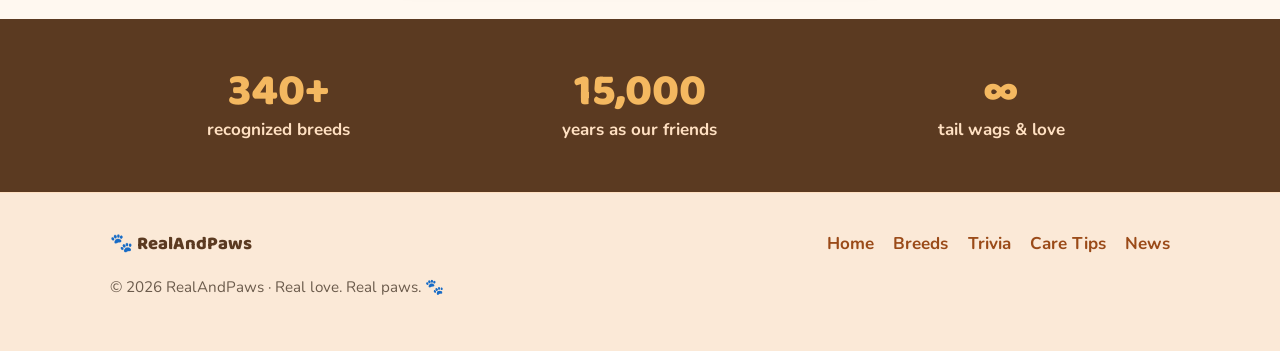
==== commit d3aad842: "Calculator: blank breed default + compact layout Breed dropdown now starts on a disabled placeholder" ====
--- a/index.html
+++ b/index.html
@@ -11,33 +11,35 @@
   <link rel="stylesheet" href="styles.css">
   <title>RealAndPaws — Real love. Real paws. 🐾</title>
   <style>
-    /* Page-scoped: dog age calculator */
-    .calc-card { max-width: 560px; margin-inline: auto; }
-    .calc-form { display: flex; flex-wrap: wrap; gap: 1rem; align-items: flex-end; }
-    .calc-field { flex: 1 1 200px; display: flex; flex-direction: column; }
-    .calc-field label { font-weight: 800; color: var(--brown); margin-bottom: 0.4rem; font-size: 0.95rem; }
+    /* Page-scoped: dog age calculator (compact) */
+    .calc-section { padding-block: clamp(1.6rem, 4vw, 2.6rem); }
+    .calc-section .section-title { font-size: clamp(1.35rem, 4vw, 1.8rem); margin-bottom: 0.2em; }
+    .calc-section .section-sub { font-size: 0.98rem; max-width: 540px; margin-bottom: 1.3rem; }
+    .calc-card { max-width: 500px; margin-inline: auto; padding: 1.2rem 1.3rem; }
+    .calc-form { display: flex; flex-wrap: wrap; gap: 0.7rem; align-items: flex-end; }
+    .calc-field { flex: 1 1 190px; display: flex; flex-direction: column; }
+    .calc-field label { font-weight: 800; color: var(--brown); margin-bottom: 0.25rem; font-size: 0.82rem; }
     .calc-field input, .calc-field select {
-      font-family: var(--font-body); font-size: 1rem;
-      padding: 0.6rem 0.8rem; border: 2px solid var(--sand); border-radius: 12px;
+      font-family: var(--font-body); font-size: 0.95rem;
+      padding: 0.45rem 0.7rem; border: 2px solid var(--sand); border-radius: 10px;
       background: var(--white); color: var(--text); width: 100%;
     }
     .calc-field input:focus, .calc-field select:focus {
       outline: none; border-color: var(--primary); box-shadow: 0 0 0 3px rgba(232, 132, 60, 0.22);
     }
-    .calc-result { margin-top: 1.4rem; padding-top: 1.3rem; border-top: 1px solid var(--sand); text-align: center; }
+    .calc-btn { flex: 1 1 100%; padding: 0.5rem 1.2rem; font-size: 0.95rem; }
+    .calc-result { margin-top: 1rem; padding-top: 0.9rem; border-top: 1px solid var(--sand); text-align: center; }
     .calc-result[hidden] { display: none; }
-    .calc-result-num { font-family: var(--font-head); font-weight: 800; font-size: 1.7rem; color: var(--primary-dark); margin: 0 0 0.3rem; }
+    .calc-result-num { font-family: var(--font-head); font-weight: 800; font-size: 1.35rem; color: var(--primary-dark); margin: 0 0 0.2rem; }
     .calc-result-num strong { color: var(--primary-deep); }
-    .calc-result-note { color: var(--text); margin: 0; }
-    .calc-result-sub { color: var(--muted); font-size: 0.9rem; margin: 0.4rem 0 0; }
+    .calc-result-note { color: var(--text); margin: 0; font-size: 0.95rem; }
+    .calc-result-sub { color: var(--muted); font-size: 0.82rem; margin: 0.3rem 0 0; }
     .calc-result.is-error { color: #B23B2E; font-weight: 700; }
     .calc-age-row, .calc-weight-row { display: flex; gap: 0.5rem; }
     .calc-field .calc-age-row input, .calc-field .calc-weight-row input { flex: 1 1 auto; min-width: 0; width: auto; }
     .calc-field .calc-age-row select, .calc-field .calc-weight-row select { flex: 0 0 auto; width: auto; }
-    .calc-btn { flex: 1 1 100%; }
     @media (max-width: 480px) {
       .calc-field { flex: 1 1 100%; }
-      .calc-btn { flex: 1 1 100%; width: 100%; }
     }
   </style>
 </head>
@@ -122,6 +124,7 @@
             <div class="calc-field">
               <label for="dog-breed">Breed</label>
               <select id="dog-breed">
+                <option value="" selected disabled hidden>Select your dog's breed</option>
                 <option value="Labrador Retriever">Labrador Retriever</option>
                 <option value="German Shepherd">German Shepherd</option>
                 <option value="Golden Retriever">Golden Retriever</option>
@@ -236,6 +239,8 @@
         if (isNaN(ageVal) || ageVal < 0) { showError("Please enter your dog's age."); return; }
         var weightVal = parseFloat(weightInput.value);
         if (isNaN(weightVal) || weightVal <= 0) { showError("Please enter your dog's weight so we can pick the right aging rate."); return; }
+        var breed = breedSel.value;
+        if (!breed) { showError("Please select your dog's breed."); return; }
 
         var ageYears = ageUnit.value === "months" ? ageVal / 12 : ageVal;
         if (ageYears > 30) ageYears = 30;
@@ -243,7 +248,6 @@
         var size = sizeFromLbs(lbs);
         var human = dogToHuman(ageYears, size);
 
-        var breed = breedSel.value;
         var subject = breed === "mixed" ? "Your mixed-breed pup" : "Your " + breed;
         var sizeWord = { small: "small", medium: "medium-size", large: "large" }[size];
 
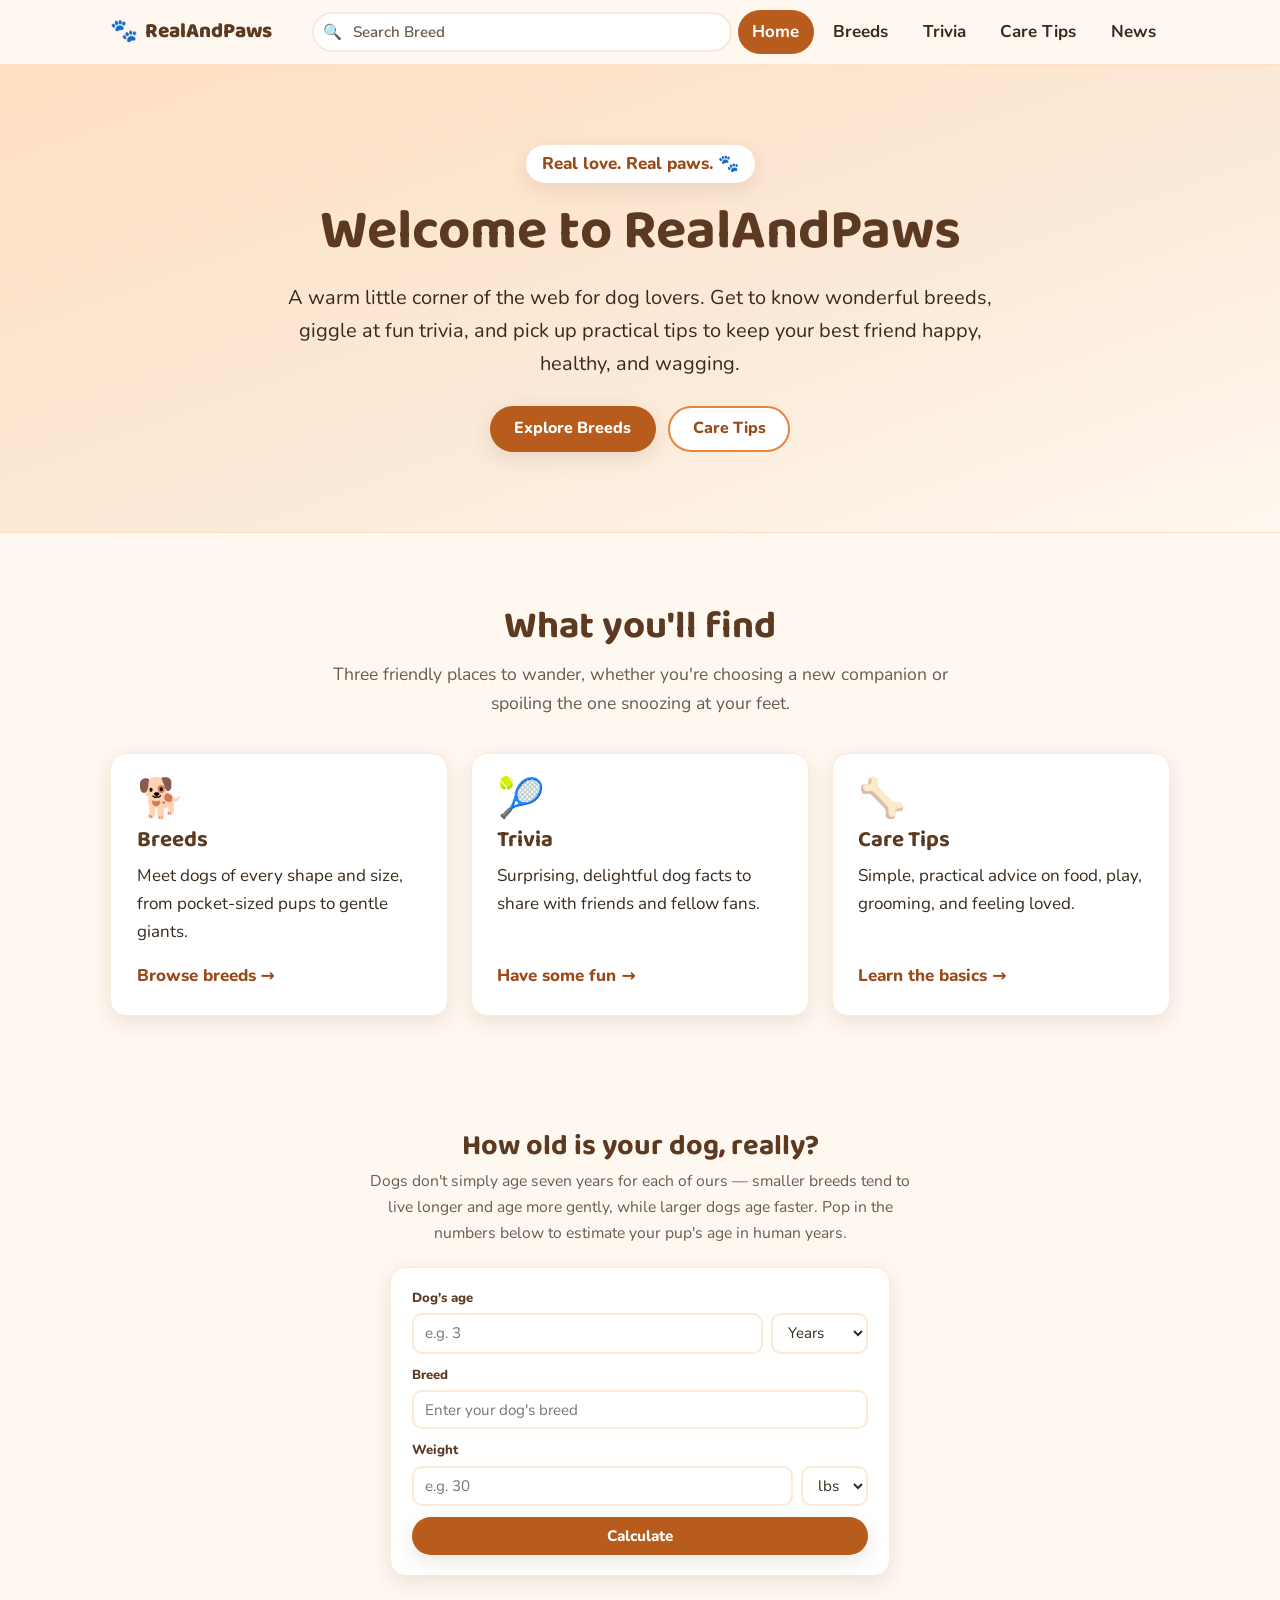
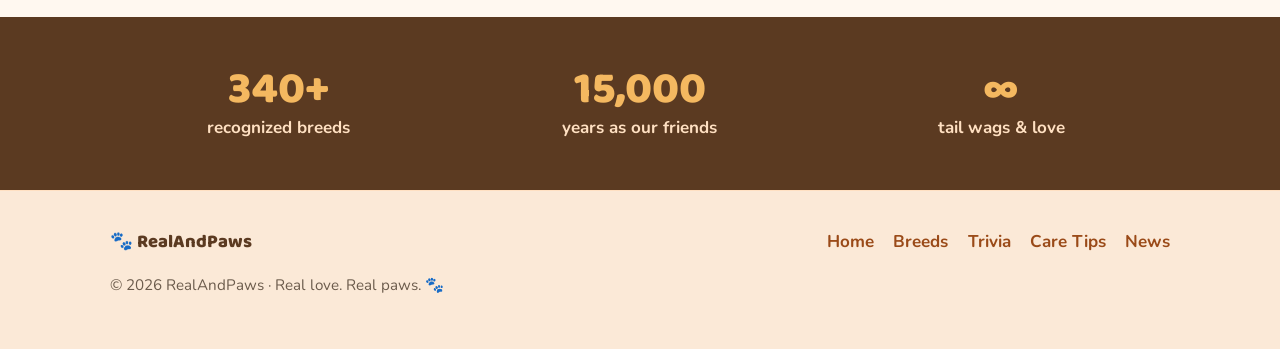
==== commit 362ae4e9: "Calculator: make Breed a free-text input instead of a dropdown Replace the breed <select> with a tex" ====
--- a/index.html
+++ b/index.html
@@ -123,28 +123,7 @@
             </div>
             <div class="calc-field">
               <label for="dog-breed">Breed</label>
-              <select id="dog-breed">
-                <option value="" selected disabled hidden>Select your dog's breed</option>
-                <option value="Labrador Retriever">Labrador Retriever</option>
-                <option value="German Shepherd">German Shepherd</option>
-                <option value="Golden Retriever">Golden Retriever</option>
-                <option value="French Bulldog">French Bulldog</option>
-                <option value="Beagle">Beagle</option>
-                <option value="Poodle">Poodle</option>
-                <option value="Pug">Pug</option>
-                <option value="Siberian Husky">Siberian Husky</option>
-                <option value="Dachshund">Dachshund</option>
-                <option value="Boxer">Boxer</option>
-                <option value="Pomeranian">Pomeranian</option>
-                <option value="Rottweiler">Rottweiler</option>
-                <option value="Belgian Malinois">Belgian Malinois</option>
-                <option value="Shiba Inu">Shiba Inu</option>
-                <option value="Doberman Pinscher">Doberman Pinscher</option>
-                <option value="Miniature Pinscher">Miniature Pinscher</option>
-                <option value="Great Dane">Great Dane</option>
-                <option value="Cane Corso">Cane Corso</option>
-                <option value="mixed">Mixed / Other breed</option>
-              </select>
+              <input type="text" id="dog-breed" placeholder="Enter your dog's breed" autocomplete="off">
             </div>
             <div class="calc-field">
               <label for="dog-weight">Weight</label>
@@ -205,7 +184,7 @@
       if (!form) return;
       var ageInput = document.getElementById("dog-age");
       var ageUnit = document.getElementById("age-unit");
-      var breedSel = document.getElementById("dog-breed");
+      var breedInput = document.getElementById("dog-breed");
       var weightInput = document.getElementById("dog-weight");
       var weightUnit = document.getElementById("weight-unit");
       var result = document.getElementById("calc-result");
@@ -233,14 +212,20 @@
         result.textContent = msg;
       }
 
+      function esc(s) {
+        var d = document.createElement("div");
+        d.textContent = s == null ? "" : String(s);
+        return d.innerHTML;
+      }
+
       form.addEventListener("submit", function (e) {
         e.preventDefault();
         var ageVal = parseFloat(ageInput.value);
         if (isNaN(ageVal) || ageVal < 0) { showError("Please enter your dog's age."); return; }
         var weightVal = parseFloat(weightInput.value);
         if (isNaN(weightVal) || weightVal <= 0) { showError("Please enter your dog's weight so we can pick the right aging rate."); return; }
-        var breed = breedSel.value;
-        if (!breed) { showError("Please select your dog's breed."); return; }
+        var breed = breedInput.value.trim();
+        if (!breed) { showError("Please enter your dog's breed."); return; }
 
         var ageYears = ageUnit.value === "months" ? ageVal / 12 : ageVal;
         if (ageYears > 30) ageYears = 30;
@@ -248,7 +233,7 @@
         var size = sizeFromLbs(lbs);
         var human = dogToHuman(ageYears, size);
 
-        var subject = breed === "mixed" ? "Your mixed-breed pup" : "Your " + breed;
+        var subject = /\bmix(ed|es)?\b/i.test(breed) ? "Your mixed-breed pup" : "Your " + esc(breed);
         var sizeWord = { small: "small", medium: "medium-size", large: "large" }[size];
 
         result.className = "calc-result";
